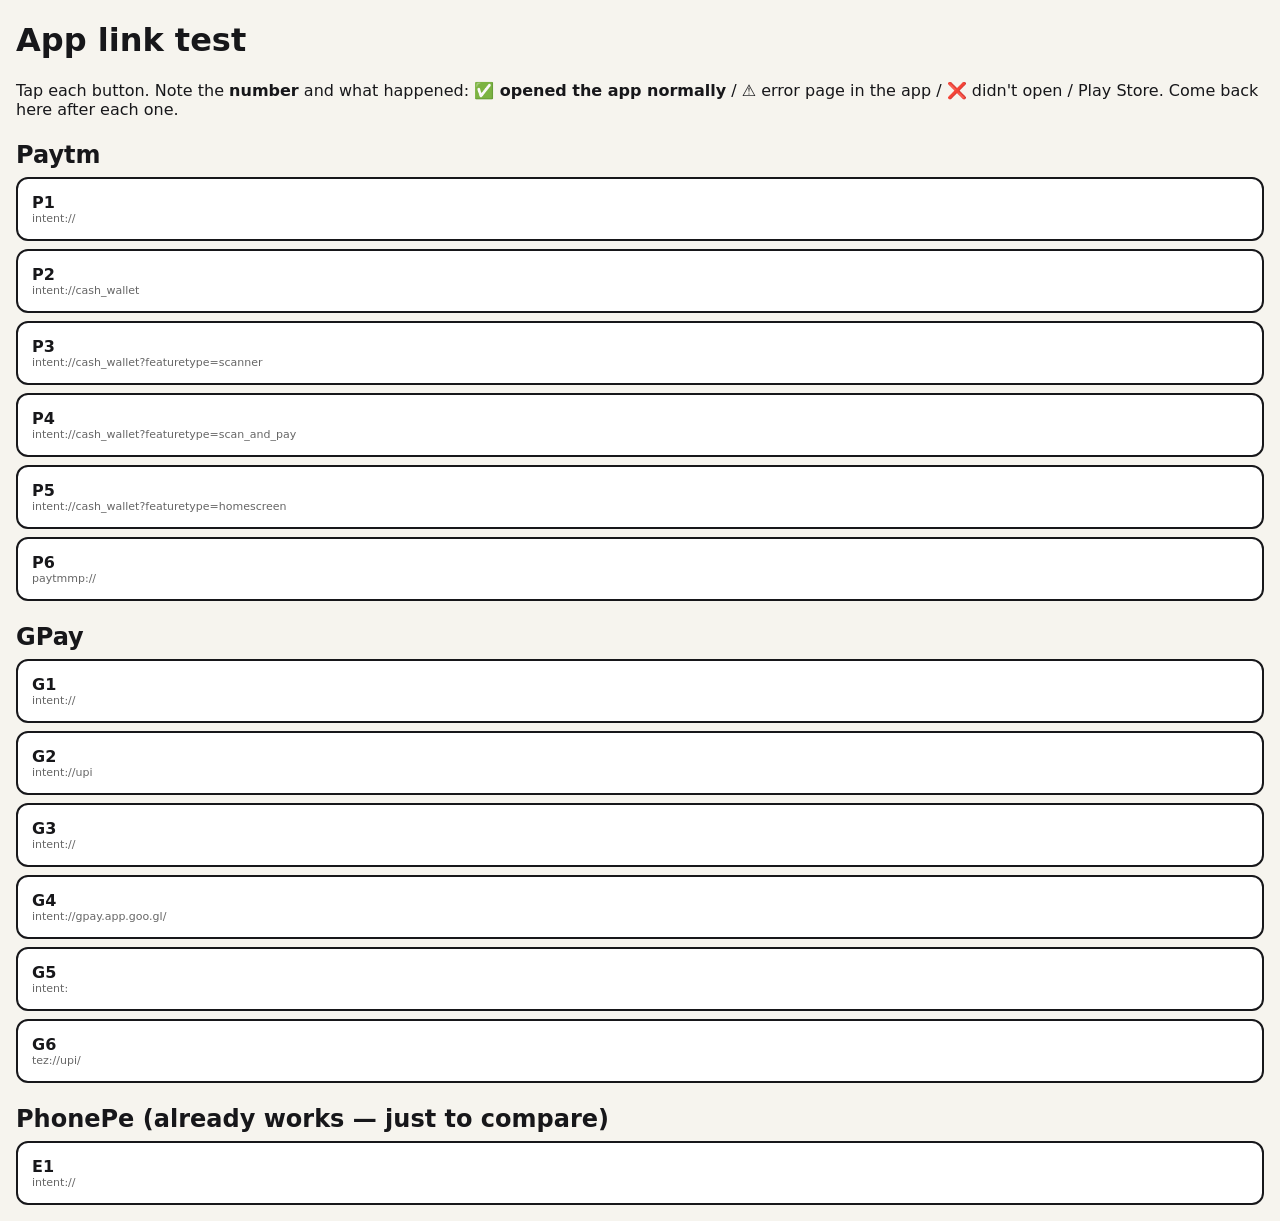
==== applink-test.html @ 2b6cadcd "Add files via upload" ====
<!doctype html><html lang="en"><head><meta charset="utf-8"><meta name="viewport" content="width=device-width,initial-scale=1">
<title>KG Print – app link test</title>
<style>body{font:16px system-ui,sans-serif;margin:16px;background:#f6f4ee;color:#17171a}h2{margin:22px 0 8px}
a{display:block;padding:14px;margin:8px 0;border:2px solid #17171a;border-radius:12px;background:#fff;color:#17171a;text-decoration:none;font-weight:600}
small{display:block;font-weight:400;color:#666;word-break:break-all;font-size:11px}#msg{position:sticky;top:0;background:#7a4a00;color:#fff;padding:10px;border-radius:10px;display:none}</style></head><body>
<h1>App link test</h1>
<p>Tap each button. Note the <b>number</b> and what happened: <b>✅ opened the app normally</b> / ⚠ error page in the app / ❌ didn't open / Play Store. Come back here after each one.</p>
<div id="msg"></div>
<div id="list"></div>
<script>
const back = (id) => encodeURIComponent(location.href.split("#")[0] + "#fail-" + id);
const P = "net.one97.paytm", G = "com.google.android.apps.nbu.paisa.user", PE = "com.phonepe.app";
const tests = [
  ["Paytm", [
    ["P1", (id) => `intent://#Intent;scheme=paytmmp;package=${P};S.browser_fallback_url=${back(id)};end`],
    ["P2", (id) => `intent://cash_wallet#Intent;scheme=paytmmp;package=${P};S.browser_fallback_url=${back(id)};end`],
    ["P3", (id) => `intent://cash_wallet?featuretype=scanner#Intent;scheme=paytmmp;package=${P};S.browser_fallback_url=${back(id)};end`],
    ["P4", (id) => `intent://cash_wallet?featuretype=scan_and_pay#Intent;scheme=paytmmp;package=${P};S.browser_fallback_url=${back(id)};end`],
    ["P5", (id) => `intent://cash_wallet?featuretype=homescreen#Intent;scheme=paytmmp;package=${P};S.browser_fallback_url=${back(id)};end`],
    ["P6", (id) => `paytmmp://`],
  ]],
  ["GPay", [
    ["G1", (id) => `intent://#Intent;scheme=tez;package=${G};S.browser_fallback_url=${back(id)};end`],
    ["G2", (id) => `intent://upi#Intent;scheme=tez;package=${G};S.browser_fallback_url=${back(id)};end`],
    ["G3", (id) => `intent://#Intent;scheme=gpay;package=${G};S.browser_fallback_url=${back(id)};end`],
    ["G4", (id) => `intent://gpay.app.goo.gl/#Intent;scheme=https;package=${G};S.browser_fallback_url=${back(id)};end`],
    ["G5", (id) => `intent:#Intent;action=android.intent.action.MAIN;category=android.intent.category.LAUNCHER;package=${G};S.browser_fallback_url=${back(id)};end`],
    ["G6", (id) => `tez://upi/`],
  ]],
  ["PhonePe (already works — just to compare)", [
    ["E1", (id) => `intent://#Intent;scheme=phonepe;package=${PE};S.browser_fallback_url=${back(id)};end`],
  ]],
];
const list = document.getElementById("list");
for (const [app, items] of tests) {
  list.insertAdjacentHTML("beforeend", `<h2>${app}</h2>`);
  for (const [id, fn] of items) {
    const a = document.createElement("a"); a.href = fn(id);
    a.innerHTML = `${id}<small>${a.href.split("#Intent")[0]}</small>`;
    a.onclick = () => setTimeout(() => { if (!document.hidden) show(id + ": the app did not open."); }, 2500);
    list.appendChild(a);
  }
}
function show(t){const m=document.getElementById("msg");m.textContent=t;m.style.display="block";}
addEventListener("hashchange", () => { const m = location.hash.match(/#fail-(\w+)/); if (m) { show(m[1] + ": the app did not open (came back)."); history.replaceState(null, "", location.href.split("#")[0]); } });
</script></body></html>
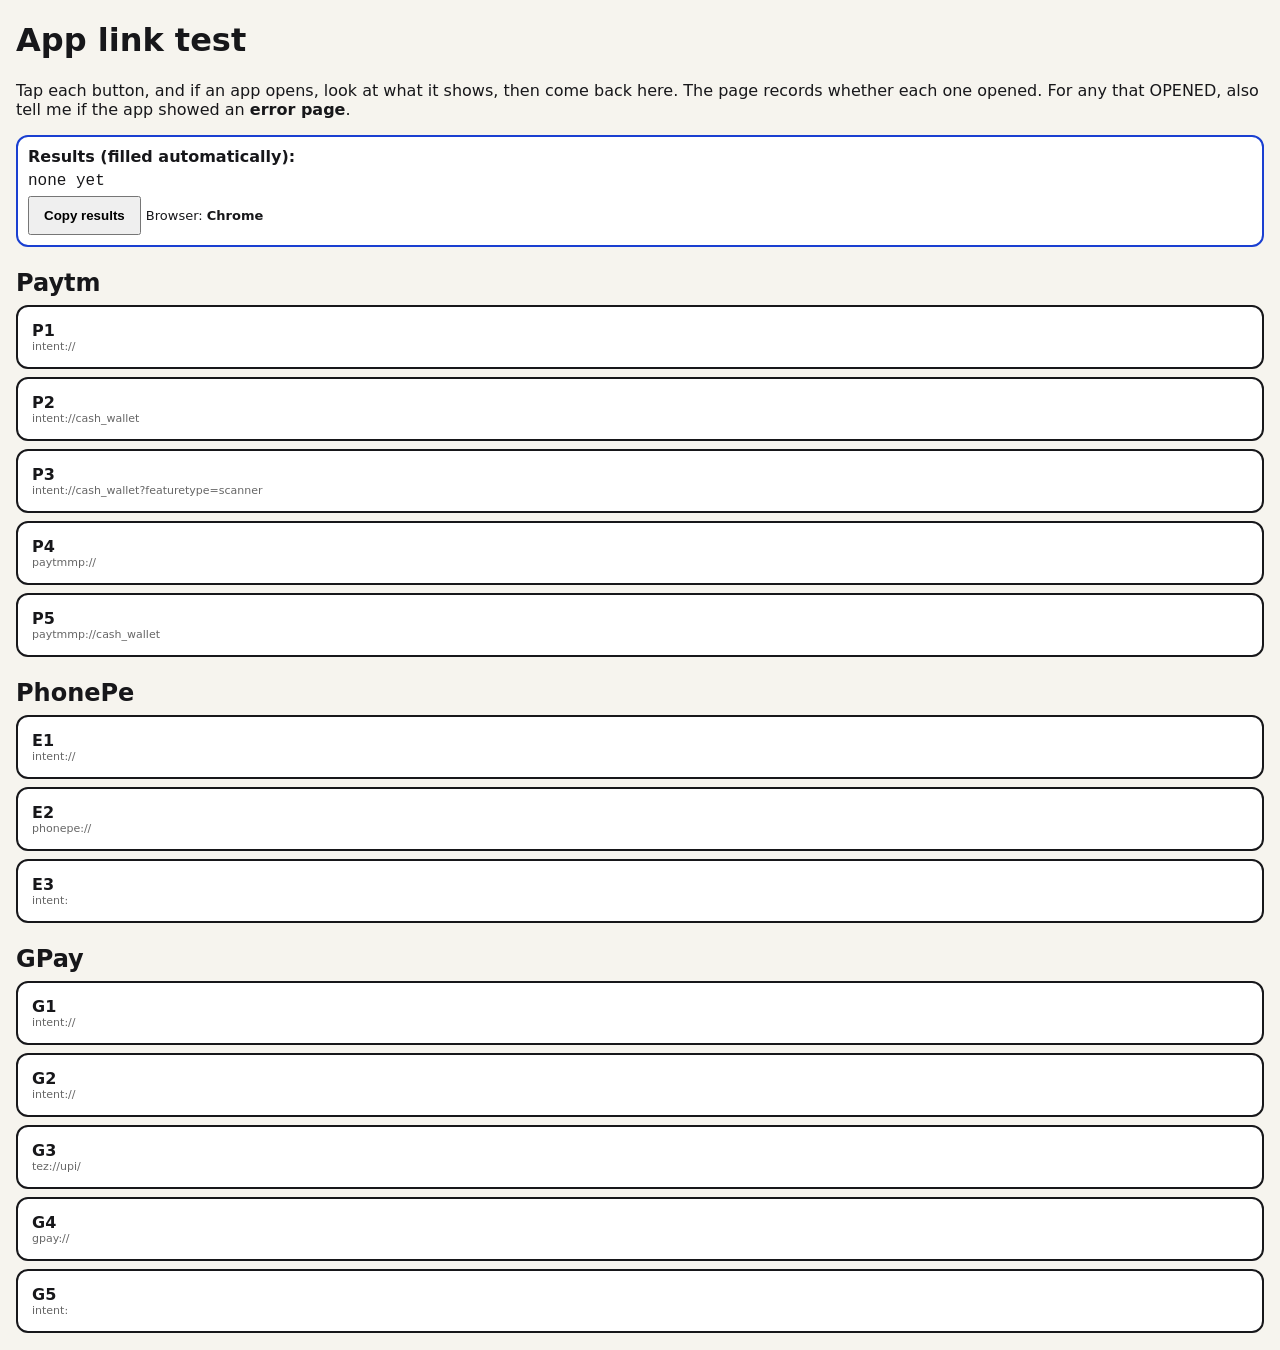
==== commit 0a5a61e7: "Rename applink-test (3).html to applink-test.html" ====
--- a/applink-test.html
+++ b/applink-test.html
@@ -4,31 +4,34 @@
 a{display:block;padding:14px;margin:8px 0;border:2px solid #17171a;border-radius:12px;background:#fff;color:#17171a;text-decoration:none;font-weight:600}
 small{display:block;font-weight:400;color:#666;word-break:break-all;font-size:11px}#msg{position:sticky;top:0;background:#7a4a00;color:#fff;padding:10px;border-radius:10px;display:none}</style></head><body>
 <h1>App link test</h1>
-<p>Tap each button. Note the <b>number</b> and what happened: <b>✅ opened the app normally</b> / ⚠ error page in the app / ❌ didn't open / Play Store. Come back here after each one.</p>
+<p>Tap each button, and if an app opens, look at what it shows, then come back here. The page records whether each one opened. For any that OPENED, also tell me if the app showed an <b>error page</b>.</p><p style="display:none"> Note the <b>number</b> and what happened: <b>✅ opened the app normally</b> / ⚠ error page in the app / ❌ didn't open / Play Store. Come back here after each one.</p>
 <div id="msg"></div>
+<div style="background:#fff;border:2px solid #1a3fd1;border-radius:12px;padding:10px;margin:10px 0"><b>Results (filled automatically):</b><div id="res" style="font-family:monospace;margin:6px 0">none yet</div><button id="copy" style="padding:10px 14px;font-weight:700">Copy results</button> <span style="font-size:13px">Browser: <b id="br"></b></span></div>
 <div id="list"></div>
 <script>
 const back = (id) => encodeURIComponent(location.href.split("#")[0] + "#fail-" + id);
 const P = "net.one97.paytm", G = "com.google.android.apps.nbu.paisa.user", PE = "com.phonepe.app";
+const I = (id, host, scheme, pkg) => `intent://${host}#Intent;scheme=${scheme};package=${pkg};S.browser_fallback_url=${back(id)};end`;
+const L = (id, pkg) => `intent:#Intent;action=android.intent.action.MAIN;category=android.intent.category.LAUNCHER;package=${pkg};S.browser_fallback_url=${back(id)};end`;
 const tests = [
   ["Paytm", [
-    ["P1", (id) => `intent://#Intent;scheme=paytmmp;package=${P};S.browser_fallback_url=${back(id)};end`],
-    ["P2", (id) => `intent://cash_wallet#Intent;scheme=paytmmp;package=${P};S.browser_fallback_url=${back(id)};end`],
-    ["P3", (id) => `intent://cash_wallet?featuretype=scanner#Intent;scheme=paytmmp;package=${P};S.browser_fallback_url=${back(id)};end`],
-    ["P4", (id) => `intent://cash_wallet?featuretype=scan_and_pay#Intent;scheme=paytmmp;package=${P};S.browser_fallback_url=${back(id)};end`],
-    ["P5", (id) => `intent://cash_wallet?featuretype=homescreen#Intent;scheme=paytmmp;package=${P};S.browser_fallback_url=${back(id)};end`],
-    ["P6", (id) => `paytmmp://`],
+    ["P1", (id) => I(id, "", "paytmmp", P)],
+    ["P2", (id) => I(id, "cash_wallet", "paytmmp", P)],
+    ["P3", (id) => I(id, "cash_wallet?featuretype=scanner", "paytmmp", P)],
+    ["P4", (id) => `paytmmp://`],
+    ["P5", (id) => `paytmmp://cash_wallet`],
+  ]],
+  ["PhonePe", [
+    ["E1", (id) => I(id, "", "phonepe", PE)],
+    ["E2", (id) => `phonepe://`],
+    ["E3", (id) => L(id, PE)],
   ]],
   ["GPay", [
-    ["G1", (id) => `intent://#Intent;scheme=tez;package=${G};S.browser_fallback_url=${back(id)};end`],
-    ["G2", (id) => `intent://upi#Intent;scheme=tez;package=${G};S.browser_fallback_url=${back(id)};end`],
-    ["G3", (id) => `intent://#Intent;scheme=gpay;package=${G};S.browser_fallback_url=${back(id)};end`],
-    ["G4", (id) => `intent://gpay.app.goo.gl/#Intent;scheme=https;package=${G};S.browser_fallback_url=${back(id)};end`],
-    ["G5", (id) => `intent:#Intent;action=android.intent.action.MAIN;category=android.intent.category.LAUNCHER;package=${G};S.browser_fallback_url=${back(id)};end`],
-    ["G6", (id) => `tez://upi/`],
-  ]],
-  ["PhonePe (already works — just to compare)", [
-    ["E1", (id) => `intent://#Intent;scheme=phonepe;package=${PE};S.browser_fallback_url=${back(id)};end`],
+    ["G1", (id) => I(id, "", "tez", G)],
+    ["G2", (id) => I(id, "", "gpay", G)],
+    ["G3", (id) => `tez://upi/`],
+    ["G4", (id) => `gpay://`],
+    ["G5", (id) => L(id, G)],
   ]],
 ];
 const list = document.getElementById("list");
@@ -37,10 +40,17 @@
   for (const [id, fn] of items) {
     const a = document.createElement("a"); a.href = fn(id);
     a.innerHTML = `${id}<small>${a.href.split("#Intent")[0]}</small>`;
-    a.onclick = () => setTimeout(() => { if (!document.hidden) show(id + ": the app did not open."); }, 2500);
+    a.onclick = () => { hideMsg(); current = id; left = false;
+      setTimeout(() => { if (current !== id) return; if (left) { rec(id, "OPENED"); } else { rec(id, "NO"); show(id + ": the app did not open."); } }, 3000); };
     list.appendChild(a);
   }
 }
+let current = null, left = false; const results = {};
+document.addEventListener("visibilitychange", () => { if (document.hidden && current) left = true; });
+function rec(id, r){ if (results[id] === "OPENED") return; results[id] = r; document.getElementById("res").textContent = Object.entries(results).map(([k,v]) => k + "=" + v).join(", "); }
+function hideMsg(){ document.getElementById("msg").style.display = "none"; }
+document.getElementById("br").textContent = navigator.brave ? "Brave" : /SamsungBrowser/.test(navigator.userAgent) ? "Samsung" : /Chrome/.test(navigator.userAgent) ? "Chrome" : "other";
+document.getElementById("copy").onclick = () => { const t = "Browser " + document.getElementById("br").textContent + ": " + document.getElementById("res").textContent; (navigator.clipboard ? navigator.clipboard.writeText(t) : Promise.reject()).then(() => show("Copied — paste it to Claude"), () => show(t)); };
 function show(t){const m=document.getElementById("msg");m.textContent=t;m.style.display="block";}
-addEventListener("hashchange", () => { const m = location.hash.match(/#fail-(\w+)/); if (m) { show(m[1] + ": the app did not open (came back)."); history.replaceState(null, "", location.href.split("#")[0]); } });
+addEventListener("hashchange", () => { const m = location.hash.match(/#fail-(\w+)/); if (m) { rec(m[1], "NO"); show(m[1] + ": the app did not open (came back)."); history.replaceState(null, "", location.href.split("#")[0]); } });
 </script></body></html>
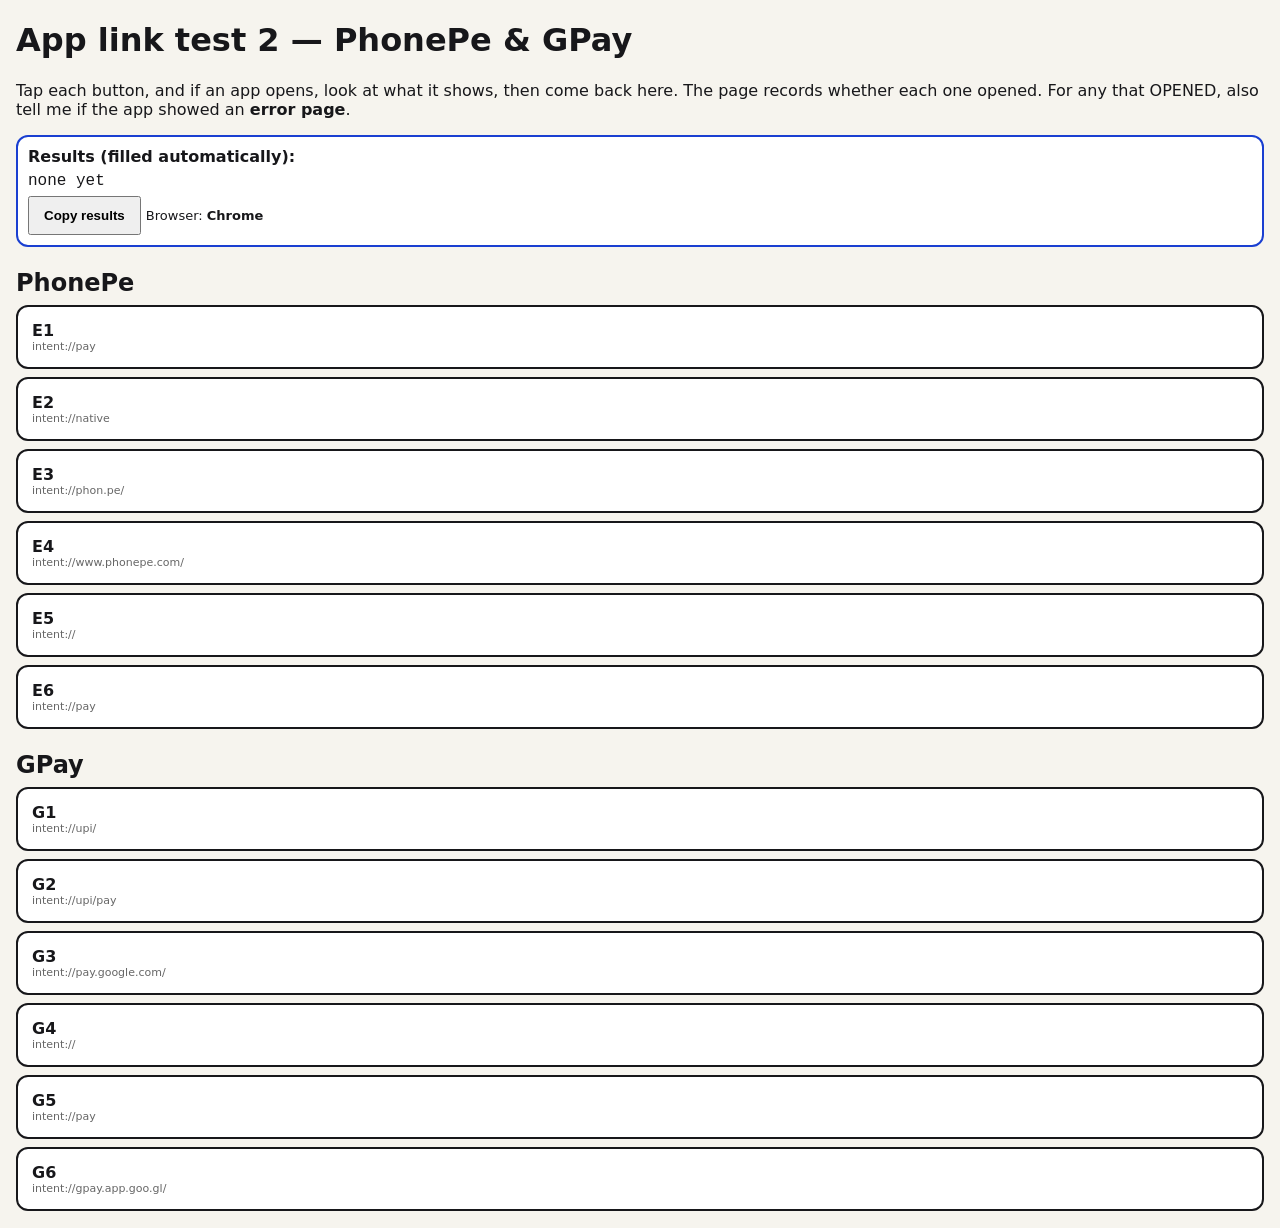
==== commit afb930e4: "Rename applink-test (4).html to applink-test.html" ====
--- a/applink-test.html
+++ b/applink-test.html
@@ -3,7 +3,7 @@
 <style>body{font:16px system-ui,sans-serif;margin:16px;background:#f6f4ee;color:#17171a}h2{margin:22px 0 8px}
 a{display:block;padding:14px;margin:8px 0;border:2px solid #17171a;border-radius:12px;background:#fff;color:#17171a;text-decoration:none;font-weight:600}
 small{display:block;font-weight:400;color:#666;word-break:break-all;font-size:11px}#msg{position:sticky;top:0;background:#7a4a00;color:#fff;padding:10px;border-radius:10px;display:none}</style></head><body>
-<h1>App link test</h1>
+<h1>App link test 2 — PhonePe &amp; GPay</h1>
 <p>Tap each button, and if an app opens, look at what it shows, then come back here. The page records whether each one opened. For any that OPENED, also tell me if the app showed an <b>error page</b>.</p><p style="display:none"> Note the <b>number</b> and what happened: <b>✅ opened the app normally</b> / ⚠ error page in the app / ❌ didn't open / Play Store. Come back here after each one.</p>
 <div id="msg"></div>
 <div style="background:#fff;border:2px solid #1a3fd1;border-radius:12px;padding:10px;margin:10px 0"><b>Results (filled automatically):</b><div id="res" style="font-family:monospace;margin:6px 0">none yet</div><button id="copy" style="padding:10px 14px;font-weight:700">Copy results</button> <span style="font-size:13px">Browser: <b id="br"></b></span></div>
@@ -14,24 +14,21 @@
 const I = (id, host, scheme, pkg) => `intent://${host}#Intent;scheme=${scheme};package=${pkg};S.browser_fallback_url=${back(id)};end`;
 const L = (id, pkg) => `intent:#Intent;action=android.intent.action.MAIN;category=android.intent.category.LAUNCHER;package=${pkg};S.browser_fallback_url=${back(id)};end`;
 const tests = [
-  ["Paytm", [
-    ["P1", (id) => I(id, "", "paytmmp", P)],
-    ["P2", (id) => I(id, "cash_wallet", "paytmmp", P)],
-    ["P3", (id) => I(id, "cash_wallet?featuretype=scanner", "paytmmp", P)],
-    ["P4", (id) => `paytmmp://`],
-    ["P5", (id) => `paytmmp://cash_wallet`],
-  ]],
   ["PhonePe", [
-    ["E1", (id) => I(id, "", "phonepe", PE)],
-    ["E2", (id) => `phonepe://`],
-    ["E3", (id) => L(id, PE)],
+    ["E1", (id) => I(id, "pay", "phonepe", PE)],
+    ["E2", (id) => I(id, "native", "phonepe", PE)],
+    ["E3", (id) => I(id, "phon.pe/", "https", PE)],
+    ["E4", (id) => I(id, "www.phonepe.com/", "https", PE)],
+    ["E5", (id) => I(id, "", "upi", PE)],
+    ["E6", (id) => I(id, "pay", "upi", PE)],
   ]],
   ["GPay", [
-    ["G1", (id) => I(id, "", "tez", G)],
-    ["G2", (id) => I(id, "", "gpay", G)],
-    ["G3", (id) => `tez://upi/`],
-    ["G4", (id) => `gpay://`],
-    ["G5", (id) => L(id, G)],
+    ["G1", (id) => I(id, "upi/", "tez", G)],
+    ["G2", (id) => I(id, "upi/pay", "tez", G)],
+    ["G3", (id) => I(id, "pay.google.com/", "https", G)],
+    ["G4", (id) => I(id, "", "upi", G)],
+    ["G5", (id) => I(id, "pay", "upi", G)],
+    ["G6", (id) => I(id, "gpay.app.goo.gl/", "https", G)],
   ]],
 ];
 const list = document.getElementById("list");
@@ -41,13 +38,13 @@
     const a = document.createElement("a"); a.href = fn(id);
     a.innerHTML = `${id}<small>${a.href.split("#Intent")[0]}</small>`;
     a.onclick = () => { hideMsg(); current = id; left = false;
-      setTimeout(() => { if (current !== id) return; if (left) { rec(id, "OPENED"); } else { rec(id, "NO"); show(id + ": the app did not open."); } }, 3000); };
+      setTimeout(() => { if (left) { rec(id, "OPENED"); } else if (current === id) { rec(id, "NO"); show(id + ": the app did not open."); } }, 6000); };
     list.appendChild(a);
   }
 }
 let current = null, left = false; const results = {};
 document.addEventListener("visibilitychange", () => { if (document.hidden && current) left = true; });
-function rec(id, r){ if (results[id] === "OPENED") return; results[id] = r; document.getElementById("res").textContent = Object.entries(results).map(([k,v]) => k + "=" + v).join(", "); }
+function rec(id, r){ if (results[id] === "OPENED" && r === "NO") return; results[id] = r; document.getElementById("res").textContent = Object.entries(results).map(([k,v]) => k + "=" + v).join(", "); }
 function hideMsg(){ document.getElementById("msg").style.display = "none"; }
 document.getElementById("br").textContent = navigator.brave ? "Brave" : /SamsungBrowser/.test(navigator.userAgent) ? "Samsung" : /Chrome/.test(navigator.userAgent) ? "Chrome" : "other";
 document.getElementById("copy").onclick = () => { const t = "Browser " + document.getElementById("br").textContent + ": " + document.getElementById("res").textContent; (navigator.clipboard ? navigator.clipboard.writeText(t) : Promise.reject()).then(() => show("Copied — paste it to Claude"), () => show(t)); };
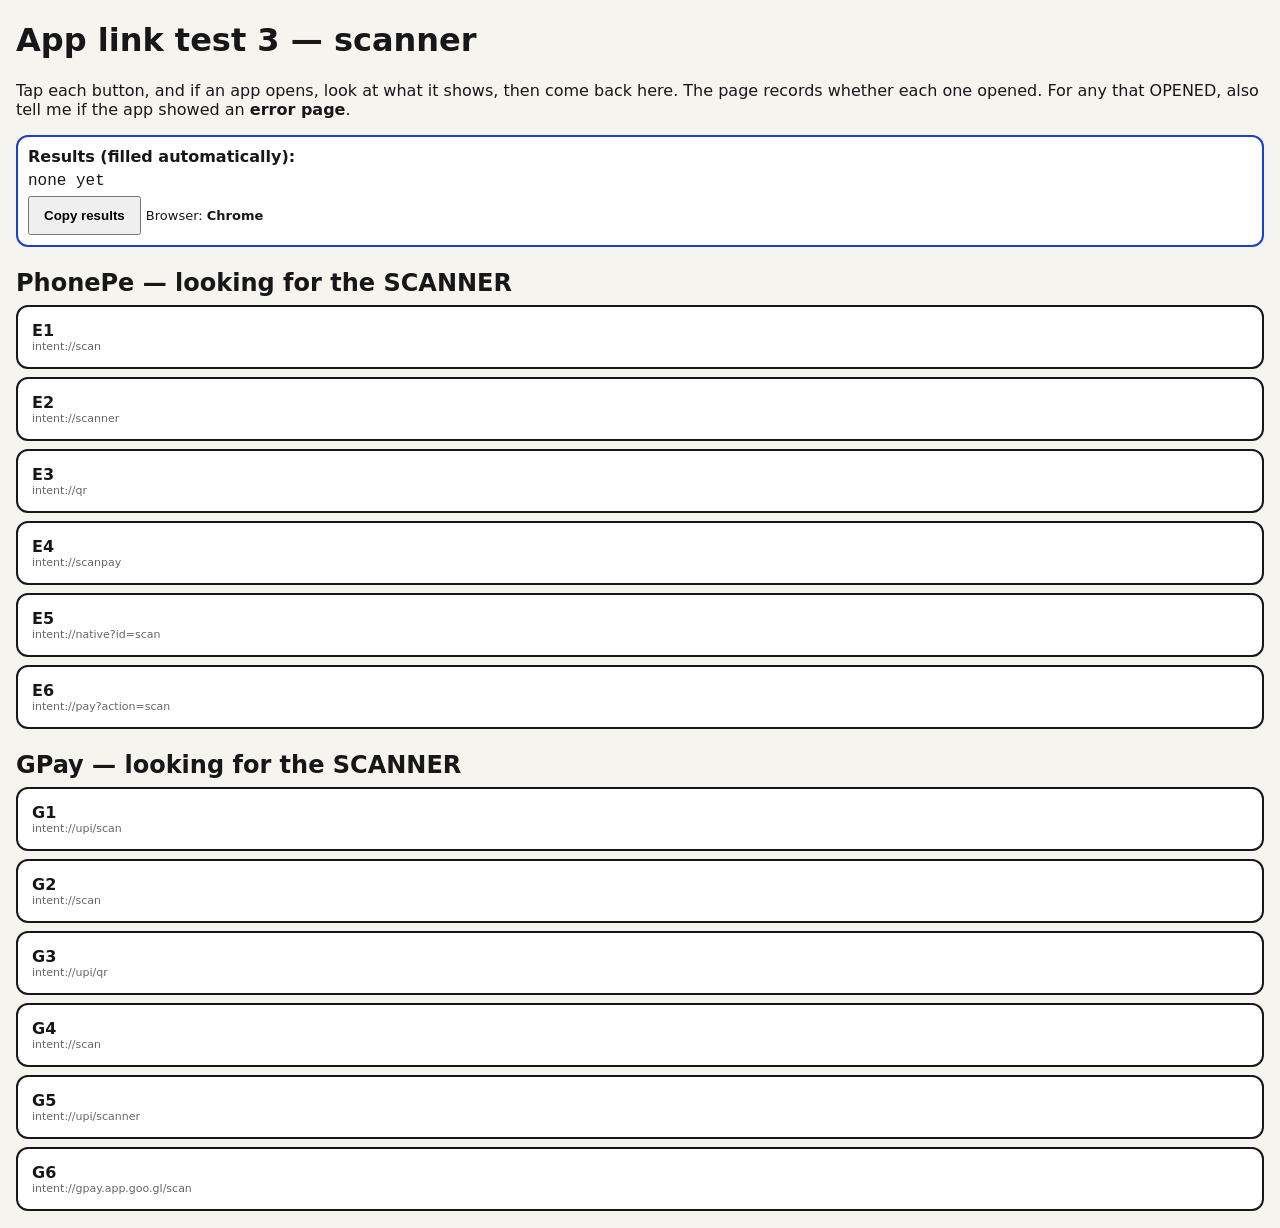
==== commit 758a5697: "Rename applink-test (5).html to applink-test.html" ====
--- a/applink-test.html
+++ b/applink-test.html
@@ -3,7 +3,7 @@
 <style>body{font:16px system-ui,sans-serif;margin:16px;background:#f6f4ee;color:#17171a}h2{margin:22px 0 8px}
 a{display:block;padding:14px;margin:8px 0;border:2px solid #17171a;border-radius:12px;background:#fff;color:#17171a;text-decoration:none;font-weight:600}
 small{display:block;font-weight:400;color:#666;word-break:break-all;font-size:11px}#msg{position:sticky;top:0;background:#7a4a00;color:#fff;padding:10px;border-radius:10px;display:none}</style></head><body>
-<h1>App link test 2 — PhonePe &amp; GPay</h1>
+<h1>App link test 3 — scanner</h1>
 <p>Tap each button, and if an app opens, look at what it shows, then come back here. The page records whether each one opened. For any that OPENED, also tell me if the app showed an <b>error page</b>.</p><p style="display:none"> Note the <b>number</b> and what happened: <b>✅ opened the app normally</b> / ⚠ error page in the app / ❌ didn't open / Play Store. Come back here after each one.</p>
 <div id="msg"></div>
 <div style="background:#fff;border:2px solid #1a3fd1;border-radius:12px;padding:10px;margin:10px 0"><b>Results (filled automatically):</b><div id="res" style="font-family:monospace;margin:6px 0">none yet</div><button id="copy" style="padding:10px 14px;font-weight:700">Copy results</button> <span style="font-size:13px">Browser: <b id="br"></b></span></div>
@@ -14,21 +14,21 @@
 const I = (id, host, scheme, pkg) => `intent://${host}#Intent;scheme=${scheme};package=${pkg};S.browser_fallback_url=${back(id)};end`;
 const L = (id, pkg) => `intent:#Intent;action=android.intent.action.MAIN;category=android.intent.category.LAUNCHER;package=${pkg};S.browser_fallback_url=${back(id)};end`;
 const tests = [
-  ["PhonePe", [
-    ["E1", (id) => I(id, "pay", "phonepe", PE)],
-    ["E2", (id) => I(id, "native", "phonepe", PE)],
-    ["E3", (id) => I(id, "phon.pe/", "https", PE)],
-    ["E4", (id) => I(id, "www.phonepe.com/", "https", PE)],
-    ["E5", (id) => I(id, "", "upi", PE)],
-    ["E6", (id) => I(id, "pay", "upi", PE)],
+  ["PhonePe — looking for the SCANNER", [
+    ["E1", (id) => I(id, "scan", "phonepe", PE)],
+    ["E2", (id) => I(id, "scanner", "phonepe", PE)],
+    ["E3", (id) => I(id, "qr", "phonepe", PE)],
+    ["E4", (id) => I(id, "scanpay", "phonepe", PE)],
+    ["E5", (id) => I(id, "native?id=scan", "phonepe", PE)],
+    ["E6", (id) => I(id, "pay?action=scan", "phonepe", PE)],
   ]],
-  ["GPay", [
-    ["G1", (id) => I(id, "upi/", "tez", G)],
-    ["G2", (id) => I(id, "upi/pay", "tez", G)],
-    ["G3", (id) => I(id, "pay.google.com/", "https", G)],
-    ["G4", (id) => I(id, "", "upi", G)],
-    ["G5", (id) => I(id, "pay", "upi", G)],
-    ["G6", (id) => I(id, "gpay.app.goo.gl/", "https", G)],
+  ["GPay — looking for the SCANNER", [
+    ["G1", (id) => I(id, "upi/scan", "tez", G)],
+    ["G2", (id) => I(id, "scan", "tez", G)],
+    ["G3", (id) => I(id, "upi/qr", "tez", G)],
+    ["G4", (id) => I(id, "scan", "gpay", G)],
+    ["G5", (id) => I(id, "upi/scanner", "tez", G)],
+    ["G6", (id) => I(id, "gpay.app.goo.gl/scan", "https", G)],
   ]],
 ];
 const list = document.getElementById("list");
